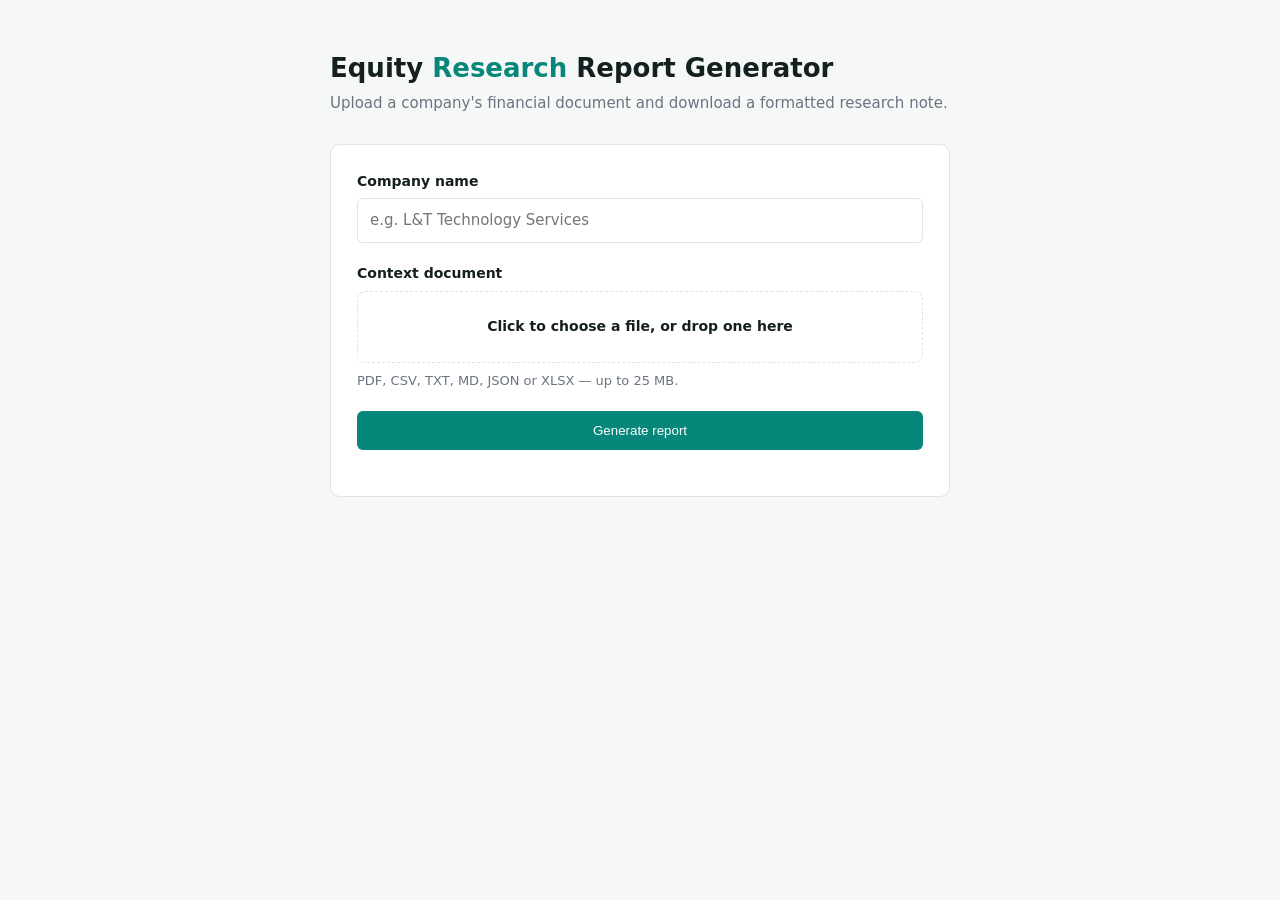
==== app/static/index.html @ 46d0be71 "Equity research report generator Takes a company financial document (PDF/CSV/TXT/XLSX/JSON) and prod" ====
<!doctype html>
<html lang="en">
<head>
<meta charset="utf-8">
<meta name="viewport" content="width=device-width, initial-scale=1">
<title>Equity Research Report Generator</title>
<style>
  :root {
    --teal: #07867a;
    --ink: #14201f;
    --muted: #6b7280;
    --rule: #dfe4e3;
    --bg: #f6f8f7;
  }
  * { box-sizing: border-box; }
  body {
    margin: 0;
    font: 15px/1.55 "Segoe UI", system-ui, -apple-system, sans-serif;
    color: var(--ink);
    background: var(--bg);
    display: flex;
    justify-content: center;
    padding: 48px 20px;
  }
  main { width: 100%; max-width: 620px; }
  h1 { font-size: 26px; margin: 0 0 4px; }
  h1 span { color: var(--teal); }
  .sub { color: var(--muted); margin: 0 0 28px; }
  form {
    background: #fff;
    border: 1px solid var(--rule);
    border-radius: 10px;
    padding: 26px;
  }
  label { display: block; font-weight: 600; margin-bottom: 6px; font-size: 14px; }
  input[type=text] {
    width: 100%;
    padding: 10px 12px;
    border: 1px solid var(--rule);
    border-radius: 6px;
    font: inherit;
    margin-bottom: 20px;
  }
  input[type=text]:focus, .drop:focus-within {
    outline: 2px solid var(--teal);
    outline-offset: 1px;
  }
  .drop {
    border: 1.5px dashed var(--rule);
    border-radius: 8px;
    padding: 24px;
    text-align: center;
    cursor: pointer;
    transition: border-color .15s, background .15s;
    margin-bottom: 8px;
  }
  .drop:hover, .drop.over { border-color: var(--teal); background: #f2faf9; }
  .drop input { display: none; }
  .drop .name { font-weight: 600; color: var(--teal); word-break: break-all; }
  .hint { color: var(--muted); font-size: 13px; margin: 0 0 20px; }
  button {
    width: 100%;
    padding: 12px;
    border: 0;
    border-radius: 6px;
    background: var(--teal);
    color: #fff;
    font: 600 15px/1 inherit;
    cursor: pointer;
  }
  button:disabled { background: #9db8b5; cursor: not-allowed; }
  .status {
    margin-top: 18px;
    padding: 14px 16px;
    border-radius: 8px;
    font-size: 14px;
    display: none;
  }
  .status.show { display: block; }
  .status.work { background: #eef6f5; border: 1px solid #cde5e2; }
  .status.ok   { background: #edf8f1; border: 1px solid #c6e8d4; }
  .status.err  { background: #fdf0ee; border: 1px solid #f3ccc4; }
  .status a {
    display: inline-block;
    margin-top: 10px;
    padding: 9px 16px;
    background: var(--teal);
    color: #fff;
    border-radius: 6px;
    text-decoration: none;
    font-weight: 600;
  }
  .spin {
    width: 14px; height: 14px;
    border: 2px solid #cde5e2;
    border-top-color: var(--teal);
    border-radius: 50%;
    display: inline-block;
    vertical-align: -2px;
    margin-right: 8px;
    animation: spin .8s linear infinite;
  }
  @keyframes spin { to { transform: rotate(360deg); } }
  .banner {
    background: #fff8e6;
    border: 1px solid #f0dfae;
    border-radius: 8px;
    padding: 11px 14px;
    font-size: 13.5px;
    margin-bottom: 18px;
    display: none;
  }
  .banner.show { display: block; }
</style>
</head>
<body>
<main>
  <h1>Equity <span>Research</span> Report Generator</h1>
  <p class="sub">Upload a company's financial document and download a formatted research note.</p>

  <div class="banner" id="banner"></div>

  <form id="form">
    <label for="company">Company name</label>
    <input type="text" id="company" name="company_name" placeholder="e.g. L&amp;T Technology Services" required>

    <label for="file">Context document</label>
    <label class="drop" id="drop" for="file">
      <input type="file" id="file" name="file" required>
      <div id="dropText">Click to choose a file, or drop one here</div>
    </label>
    <p class="hint" id="formats">PDF, CSV, TXT, MD, JSON or XLSX &mdash; up to 25 MB.</p>

    <button type="submit" id="submit">Generate report</button>
    <p class="hint" id="backend"></p>
  </form>

  <div class="status" id="status"></div>
</main>

<script>
const form = document.getElementById('form');
const fileInput = document.getElementById('file');
const drop = document.getElementById('drop');
const dropText = document.getElementById('dropText');
const status = document.getElementById('status');
const submit = document.getElementById('submit');
const banner = document.getElementById('banner');

fetch('/api/health').then(r => r.json()).then(h => {
  document.getElementById('formats').textContent =
    h.supported_formats.join(', ').toUpperCase().replaceAll('.', '') + ' — up to 25 MB.';
  if (!h.llm_configured) {
    banner.textContent = 'No LLM API key is set, so the app is running in offline mode: '
      + 'reports will render with the full layout but every financial field left blank. '
      + 'Add GEMINI_API_KEY to .env and restart for real extraction.';
    banner.classList.add('show');
  } else {
    document.getElementById('backend').textContent = 'Extraction backend: ' + h.llm_backend;
  }
}).catch(() => {});

function showFile() {
  dropText.innerHTML = fileInput.files.length
    ? '<span class="name">' + fileInput.files[0].name + '</span>'
    : 'Click to choose a file, or drop one here';
}
fileInput.addEventListener('change', showFile);

['dragenter', 'dragover'].forEach(e => drop.addEventListener(e, ev => {
  ev.preventDefault(); drop.classList.add('over');
}));
['dragleave', 'drop'].forEach(e => drop.addEventListener(e, ev => {
  ev.preventDefault(); drop.classList.remove('over');
}));
drop.addEventListener('drop', ev => {
  if (ev.dataTransfer.files.length) { fileInput.files = ev.dataTransfer.files; showFile(); }
});

function setStatus(kind, html) {
  status.className = 'status show ' + kind;
  status.innerHTML = html;
}

form.addEventListener('submit', async ev => {
  ev.preventDefault();
  submit.disabled = true;
  setStatus('work', '<span class="spin"></span>Extracting financials and building the PDF — this can take a minute or two on a long filing.');

  try {
    const res = await fetch('/api/generate', { method: 'POST', body: new FormData(form) });
    const body = await res.json();
    if (!res.ok) throw new Error(body.detail || 'Generation failed.');

    const note = body.used_llm
      ? 'Extracted ' + body.chars_extracted.toLocaleString() + ' characters of source text.'
      : '<strong>Offline mode:</strong> layout only, financial fields left blank.';
    setStatus('ok',
      '<div><strong>' + (body.company_name || 'Report') + '</strong>'
      + (body.rating ? ' — rating: <strong>' + body.rating + '</strong>' : '') + '</div>'
      + '<div style="color:#6b7280;margin-top:4px">' + note + '</div>'
      + '<a href="' + body.download_url + '" download>Download PDF</a>');
  } catch (err) {
    setStatus('err', '<strong>Something went wrong.</strong><br>' + err.message);
  } finally {
    submit.disabled = false;
  }
});
</script>
</body>
</html>
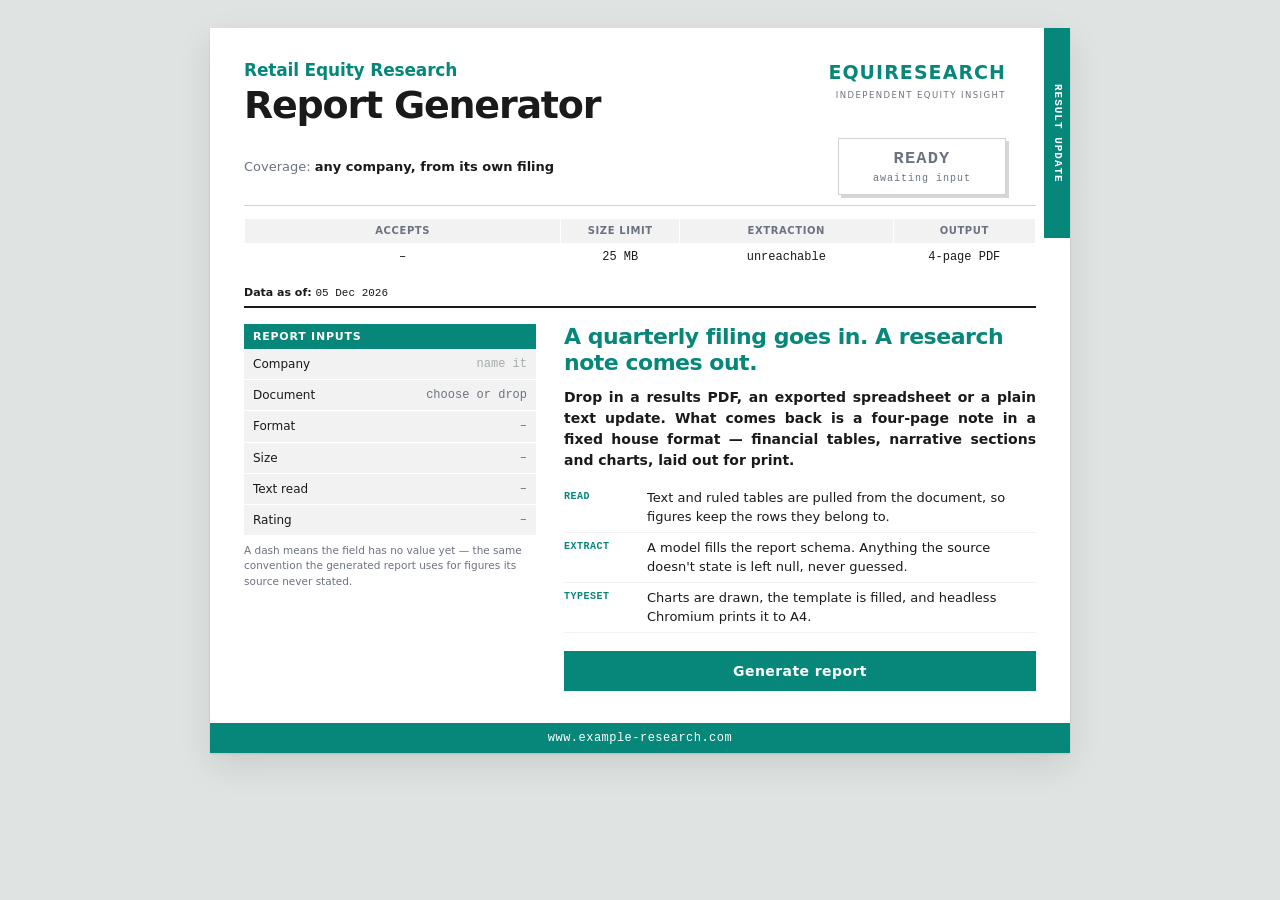
==== commit 619da859: "Redesign the upload UI as the document it produces The old page was a generic centred upload card --" ====
--- a/app/static/index.html
+++ b/app/static/index.html
@@ -5,205 +5,626 @@
 <meta name="viewport" content="width=device-width, initial-scale=1">
 <title>Equity Research Report Generator</title>
 <style>
+  /* The interface is a facsimile of the document it produces: same palette as
+     app/templates/report.css, same structural furniture, and the report's own
+     convention that an unknown value prints as a dash. */
   :root {
     --teal: #07867a;
-    --ink: #14201f;
+    --teal-dark: #066b61;
+    --bar: #00bcb8;
+    --zebra: #f1f2f1;
+    --rule: #cfd4d3;
+    --ink: #1a1a1a;
     --muted: #6b7280;
-    --rule: #dfe4e3;
-    --bg: #f6f8f7;
-  }
+    --down: #ed7d31;
+    --desk: #dfe3e2;
+
+    --sans: "Segoe UI", system-ui, -apple-system, "Helvetica Neue", Arial, sans-serif;
+    --mono: "Cascadia Mono", ui-monospace, "SF Mono", Consolas, "Liberation Mono", monospace;
+  }
+
   * { box-sizing: border-box; }
+
+  html, body { margin: 0; }
+
   body {
-    margin: 0;
-    font: 15px/1.55 "Segoe UI", system-ui, -apple-system, sans-serif;
+    background: var(--desk);
     color: var(--ink);
-    background: var(--bg);
+    font: 400 14px/1.5 var(--sans);
+    padding: 28px 20px 56px;
     display: flex;
     justify-content: center;
-    padding: 48px 20px;
-  }
-  main { width: 100%; max-width: 620px; }
-  h1 { font-size: 26px; margin: 0 0 4px; }
-  h1 span { color: var(--teal); }
-  .sub { color: var(--muted); margin: 0 0 28px; }
-  form {
+  }
+
+  /* ---------- the sheet ---------- */
+
+  .sheet {
+    position: relative;
+    width: 100%;
+    max-width: 860px;
+    background: #fff;
+    box-shadow: 0 1px 2px rgba(0,0,0,.10), 0 12px 32px rgba(0,0,0,.10);
+    padding: 30px 34px 62px;
+  }
+
+  .tab {
+    position: absolute;
+    top: 0; right: 0;
+    width: 26px; height: 210px;
+    background: var(--teal);
+    color: #fff;
+    font: 600 11px/1 var(--mono);
+    letter-spacing: .09em;
+    writing-mode: vertical-rl;
+    display: flex;
+    align-items: center;
+    justify-content: center;
+  }
+
+  .pagefoot {
+    position: absolute;
+    left: 0; right: 0; bottom: 0;
+    height: 30px;
+    background: var(--teal);
+    color: #fff;
+    display: flex;
+    align-items: center;
+    justify-content: center;
+    font: 500 12px/1 var(--mono);
+    letter-spacing: .04em;
+  }
+
+  /* ---------- masthead ---------- */
+
+  .masthead {
+    display: flex;
+    justify-content: space-between;
+    align-items: flex-start;
+    gap: 24px;
+    padding-right: 30px;
+  }
+  .eyebrow {
+    color: var(--teal);
+    font-size: 17px;
+    font-weight: 700;
+    letter-spacing: -.01em;
+  }
+  .masthead h1 {
+    margin: 2px 0 0;
+    font-size: 38px;
+    font-weight: 800;
+    letter-spacing: -.032em;
+    line-height: 1.02;
+  }
+  .wordmark {
+    color: var(--teal);
+    font-size: 19px;
+    font-weight: 800;
+    letter-spacing: .055em;
+    text-align: right;
+  }
+  .wordmark-tag {
+    color: var(--muted);
+    font: 500 8.5px/1 var(--sans);
+    letter-spacing: .17em;
+    text-transform: uppercase;
+    text-align: right;
+    margin-top: 4px;
+  }
+
+  /* ---------- status badge: the rating slot, holding job state ---------- */
+
+  .statusrow {
+    display: flex;
+    justify-content: space-between;
+    align-items: center;
+    gap: 20px;
+    margin-top: 14px;
+    padding: 0 30px 10px 0;
+    border-bottom: 1px solid var(--rule);
+  }
+  .sector { color: var(--muted); font-size: 13px; }
+  .sector strong { color: var(--ink); font-weight: 600; }
+
+  .badge {
+    flex: none;
+    min-width: 168px;
+    padding: 9px 18px;
     background: #fff;
     border: 1px solid var(--rule);
-    border-radius: 10px;
-    padding: 26px;
-  }
-  label { display: block; font-weight: 600; margin-bottom: 6px; font-size: 14px; }
-  input[type=text] {
+    box-shadow: 3px 3px 0 rgba(0,0,0,.16);
+    text-align: center;
+    font: 700 17px/1.25 var(--mono);
+    letter-spacing: .07em;
+    color: var(--muted);
+  }
+  .badge .el {
+    display: block;
+    font-size: 10px;
+    font-weight: 500;
+    letter-spacing: .1em;
+    color: var(--muted);
+    margin-top: 3px;
+  }
+  .badge[data-state="working"] { color: var(--teal); border-color: var(--bar); }
+  .badge[data-state="done"]    { color: var(--teal); border-color: var(--teal); }
+  .badge[data-state="failed"]  { color: var(--down); border-color: var(--down); }
+
+  /* ---------- identity strip ---------- */
+
+  .strip {
     width: 100%;
-    padding: 10px 12px;
-    border: 1px solid var(--rule);
-    border-radius: 6px;
-    font: inherit;
-    margin-bottom: 20px;
-  }
-  input[type=text]:focus, .drop:focus-within {
-    outline: 2px solid var(--teal);
-    outline-offset: 1px;
-  }
-  .drop {
-    border: 1.5px dashed var(--rule);
-    border-radius: 8px;
-    padding: 24px;
+    border-collapse: collapse;
+    margin-top: 12px;
+    table-layout: fixed;
+  }
+  /* The accepted-formats cell carries nine tokens; give it the room so it
+     stays on one line and the strip keeps a single row height. */
+  .strip .c-formats { width: 40%; }
+  .strip .c-limit   { width: 15%; }
+  .strip .c-backend { width: 27%; }
+  .strip .c-output  { width: 18%; }
+  .strip th, .strip td {
+    border: 1.5px solid #fff;
+    background: var(--zebra);
+    padding: 6px 8px;
     text-align: center;
-    cursor: pointer;
-    transition: border-color .15s, background .15s;
-    margin-bottom: 8px;
-  }
-  .drop:hover, .drop.over { border-color: var(--teal); background: #f2faf9; }
-  .drop input { display: none; }
-  .drop .name { font-weight: 600; color: var(--teal); word-break: break-all; }
-  .hint { color: var(--muted); font-size: 13px; margin: 0 0 20px; }
-  button {
-    width: 100%;
-    padding: 12px;
-    border: 0;
-    border-radius: 6px;
+  }
+  .strip th {
+    font: 600 10px/1.2 var(--sans);
+    letter-spacing: .06em;
+    text-transform: uppercase;
+    color: var(--muted);
+  }
+  .strip td {
+    font: 500 12px/1.3 var(--mono);
+    background: #fff;
+    border-top: 0;
+    word-break: break-word;
+  }
+
+  .asof {
+    margin: 12px 0 16px;
+    padding-bottom: 5px;
+    border-bottom: 2px solid var(--ink);
+    font-size: 11px;
+    font-weight: 700;
+  }
+  .asof span { font-family: var(--mono); font-weight: 500; }
+
+  /* ---------- two columns ---------- */
+
+  .cols { display: flex; gap: 28px; align-items: flex-start; }
+  .rail { flex: 0 0 292px; }
+  .main { flex: 1 1 auto; min-width: 0; }
+
+  /* ---------- the rail: Company Data, but the values are inputs ---------- */
+
+  .blockhead {
     background: var(--teal);
     color: #fff;
-    font: 600 15px/1 inherit;
+    font: 700 11px/1 var(--sans);
+    letter-spacing: .07em;
+    text-transform: uppercase;
+    padding: 7px 9px;
+  }
+  .kv { width: 100%; border-collapse: collapse; }
+  .kv tr { border-bottom: 1px solid #fff; }
+  .kv th {
+    width: 40%;
+    background: var(--zebra);
+    text-align: left;
+    font: 400 12px/1.35 var(--sans);
+    padding: 0 9px;
+    color: var(--ink);
+  }
+  .kv td {
+    background: var(--zebra);
+    padding: 0;
+    text-align: right;
+  }
+  .kv .out {
+    display: block;
+    padding: 7px 9px;
+    font: 500 12px/1.35 var(--mono);
+    color: var(--muted);
+  }
+  .kv .out.set { color: var(--ink); }
+
+  .kv input[type=text] {
+    width: 100%;
+    border: 0;
+    background: transparent;
+    padding: 7px 9px;
+    font: 500 12px/1.35 var(--mono);
+    color: var(--ink);
+    text-align: right;
+  }
+  .kv input[type=text]::placeholder { color: #a6adaa; }
+  .kv input[type=text]:focus,
+  .pick:focus-visible,
+  .go:focus-visible,
+  .dl:focus-visible {
+    outline: 2px solid var(--bar);
+    outline-offset: -2px;
+  }
+
+  .pick {
+    display: block;
+    width: 100%;
+    border: 0;
+    background: transparent;
+    padding: 7px 9px;
+    font: 500 12px/1.35 var(--mono);
+    color: var(--teal);
+    text-align: right;
     cursor: pointer;
-  }
-  button:disabled { background: #9db8b5; cursor: not-allowed; }
-  .status {
-    margin-top: 18px;
-    padding: 14px 16px;
-    border-radius: 8px;
-    font-size: 14px;
-    display: none;
-  }
-  .status.show { display: block; }
-  .status.work { background: #eef6f5; border: 1px solid #cde5e2; }
-  .status.ok   { background: #edf8f1; border: 1px solid #c6e8d4; }
-  .status.err  { background: #fdf0ee; border: 1px solid #f3ccc4; }
-  .status a {
-    display: inline-block;
-    margin-top: 10px;
-    padding: 9px 16px;
+    text-decoration: underline;
+    text-underline-offset: 2px;
+  }
+  .pick.empty { color: var(--muted); text-decoration: none; }
+  .rail.over .pick { color: var(--bar); }
+  .rail.over .kv th, .rail.over .kv td { background: #e7f4f3; }
+  .kv input[type=file] { display: none; }
+
+  .railnote {
+    margin: 7px 0 0;
+    font-size: 10.5px;
+    line-height: 1.45;
+    color: var(--muted);
+  }
+
+  /* ---------- main column ---------- */
+
+  .headline {
+    color: var(--teal);
+    font-size: 22px;
+    font-weight: 700;
+    letter-spacing: -.022em;
+    line-height: 1.2;
+    margin: 0 0 10px;
+  }
+  .blurb {
+    margin: 0 0 12px;
+    font-weight: 600;
+    text-align: justify;
+  }
+  .steps { margin: 0 0 18px; padding: 0; list-style: none; }
+  .steps li {
+    display: flex;
+    gap: 9px;
+    padding: 5px 0;
+    border-bottom: 1px solid var(--zebra);
+    font-size: 13px;
+  }
+  .steps b {
+    flex: none;
+    width: 74px;
+    font: 600 10px/1.7 var(--mono);
+    letter-spacing: .05em;
+    text-transform: uppercase;
+    color: var(--teal);
+  }
+
+  .go {
+    width: 100%;
+    border: 0;
     background: var(--teal);
     color: #fff;
-    border-radius: 6px;
+    padding: 13px;
+    font: 700 14px/1 var(--sans);
+    letter-spacing: .03em;
+    cursor: pointer;
+  }
+  .go:hover:not(:disabled) { background: var(--teal-dark); }
+  .go:disabled { background: #a9bfbc; cursor: progress; }
+
+  .msg {
+    display: none;
+    margin-top: 14px;
+    padding: 12px 14px;
+    background: var(--zebra);
+    border-left: 3px solid var(--rule);
+    font-size: 13px;
+  }
+  .msg.show { display: block; }
+  .msg[data-kind="working"] { border-left-color: var(--bar); }
+  .msg[data-kind="done"]    { border-left-color: var(--teal); }
+  .msg[data-kind="failed"]  { border-left-color: var(--down); }
+  .msg h3 { margin: 0 0 4px; font-size: 13px; font-weight: 700; }
+  .msg p  { margin: 0; color: var(--muted); font-size: 12.5px; }
+
+  .dl {
+    display: inline-block;
+    margin-top: 11px;
+    padding: 10px 20px;
+    background: var(--teal);
+    color: #fff;
     text-decoration: none;
-    font-weight: 600;
-  }
-  .spin {
-    width: 14px; height: 14px;
-    border: 2px solid #cde5e2;
-    border-top-color: var(--teal);
-    border-radius: 50%;
-    display: inline-block;
-    vertical-align: -2px;
-    margin-right: 8px;
-    animation: spin .8s linear infinite;
-  }
-  @keyframes spin { to { transform: rotate(360deg); } }
-  .banner {
-    background: #fff8e6;
-    border: 1px solid #f0dfae;
-    border-radius: 8px;
-    padding: 11px 14px;
-    font-size: 13.5px;
-    margin-bottom: 18px;
+    font: 700 13px/1 var(--sans);
+    letter-spacing: .03em;
+  }
+  .dl:hover { background: var(--teal-dark); }
+
+  .notice {
     display: none;
-  }
-  .banner.show { display: block; }
+    margin: 0 0 14px;
+    padding: 10px 13px;
+    background: #fdf4ec;
+    border-left: 3px solid var(--down);
+    font-size: 12.5px;
+    line-height: 1.5;
+  }
+  .notice.show { display: block; }
+
+  /* On completion the rail fills the way a note gets typeset: row by row. */
+  @keyframes ink { from { opacity: 0; transform: translateY(-2px); } }
+  .kv .out.filling { animation: ink .32s ease-out both; }
+
+  @media (prefers-reduced-motion: reduce) {
+    .kv .out.filling { animation: none; }
+    .go, .dl { transition: none; }
+  }
+
+  @media (max-width: 760px) {
+    body { padding: 0; }
+    .sheet { padding: 24px 20px 56px; box-shadow: none; }
+    .tab { display: none; }
+    /* The masthead is a two-up row on paper; at phone width the wordmark has
+       nowhere to go, so stack it as a letterhead above the title. */
+    .masthead {
+      padding-right: 0;
+      flex-direction: column-reverse;
+      align-items: flex-start;
+      gap: 12px;
+    }
+    .masthead h1 { font-size: 30px; }
+    .wordmark, .wordmark-tag { text-align: left; }
+    .wordmark { font-size: 17px; }
+    .statusrow { flex-direction: column; align-items: stretch; padding-right: 0; }
+    .badge { min-width: 0; }
+    .cols { flex-direction: column; gap: 22px; }
+    .rail { flex: 1 1 auto; width: 100%; }
+    .strip th { font-size: 9px; }
+    .strip td { font-size: 11px; }
+  }
 </style>
 </head>
 <body>
-<main>
-  <h1>Equity <span>Research</span> Report Generator</h1>
-  <p class="sub">Upload a company's financial document and download a formatted research note.</p>
-
-  <div class="banner" id="banner"></div>
+
+<div class="sheet">
+  <div class="tab">RESULT UPDATE</div>
+
+  <header class="masthead">
+    <div>
+      <div class="eyebrow">Retail Equity Research</div>
+      <h1>Report Generator</h1>
+    </div>
+    <div>
+      <div class="wordmark">EQUIRESEARCH</div>
+      <div class="wordmark-tag">Independent Equity Insight</div>
+    </div>
+  </header>
+
+  <div class="statusrow">
+    <div class="sector">Coverage: <strong>any company, from its own filing</strong></div>
+    <div class="badge" id="badge" data-state="ready" role="status" aria-live="polite">
+      READY<span class="el" id="elapsed">awaiting input</span>
+    </div>
+  </div>
+
+  <table class="strip">
+    <tr>
+      <th scope="col" class="c-formats">Accepts</th>
+      <th scope="col" class="c-limit">Size limit</th>
+      <th scope="col" class="c-backend">Extraction</th>
+      <th scope="col" class="c-output">Output</th>
+    </tr>
+    <tr>
+      <td id="m-formats">&ndash;</td>
+      <td>25 MB</td>
+      <td id="m-backend">&ndash;</td>
+      <td>4-page PDF</td>
+    </tr>
+  </table>
+
+  <div class="asof">Data as of: <span id="today">&ndash;</span></div>
+
+  <p class="notice" id="notice"></p>
 
   <form id="form">
-    <label for="company">Company name</label>
-    <input type="text" id="company" name="company_name" placeholder="e.g. L&amp;T Technology Services" required>
-
-    <label for="file">Context document</label>
-    <label class="drop" id="drop" for="file">
-      <input type="file" id="file" name="file" required>
-      <div id="dropText">Click to choose a file, or drop one here</div>
-    </label>
-    <p class="hint" id="formats">PDF, CSV, TXT, MD, JSON or XLSX &mdash; up to 25 MB.</p>
-
-    <button type="submit" id="submit">Generate report</button>
-    <p class="hint" id="backend"></p>
+    <div class="cols">
+      <aside class="rail" id="rail">
+        <div class="blockhead">Report Inputs</div>
+        <table class="kv">
+          <tr>
+            <th><label for="company">Company</label></th>
+            <td><input type="text" id="company" name="company_name"
+                       placeholder="name it" autocomplete="organization" required></td>
+          </tr>
+          <tr>
+            <th><label for="file">Document</label></th>
+            <td>
+              <input type="file" id="file" name="file" required>
+              <button type="button" class="pick empty" id="pick">choose or drop</button>
+            </td>
+          </tr>
+          <tr><th>Format</th><td><span class="out" id="r-format">&ndash;</span></td></tr>
+          <tr><th>Size</th><td><span class="out" id="r-size">&ndash;</span></td></tr>
+          <tr><th>Text read</th><td><span class="out" id="r-chars">&ndash;</span></td></tr>
+          <tr><th>Rating</th><td><span class="out" id="r-rating">&ndash;</span></td></tr>
+        </table>
+        <p class="railnote">A dash means the field has no value yet &mdash; the same
+          convention the generated report uses for figures its source never stated.</p>
+      </aside>
+
+      <main class="main">
+        <h2 class="headline">A quarterly filing goes in. A research note comes out.</h2>
+        <p class="blurb">Drop in a results PDF, an exported spreadsheet or a plain
+          text update. What comes back is a four-page note in a fixed house
+          format &mdash; financial tables, narrative sections and charts, laid
+          out for print.</p>
+
+        <ul class="steps">
+          <li><b>Read</b><span>Text and ruled tables are pulled from the document, so figures keep the rows they belong to.</span></li>
+          <li><b>Extract</b><span>A model fills the report schema. Anything the source doesn't state is left null, never guessed.</span></li>
+          <li><b>Typeset</b><span>Charts are drawn, the template is filled, and headless Chromium prints it to A4.</span></li>
+        </ul>
+
+        <button type="submit" class="go" id="go">Generate report</button>
+
+        <div class="msg" id="msg" data-kind="working"></div>
+      </main>
+    </div>
   </form>
 
-  <div class="status" id="status"></div>
-</main>
+  <footer class="pagefoot">www.example-research.com</footer>
+</div>
 
 <script>
-const form = document.getElementById('form');
-const fileInput = document.getElementById('file');
-const drop = document.getElementById('drop');
-const dropText = document.getElementById('dropText');
-const status = document.getElementById('status');
-const submit = document.getElementById('submit');
-const banner = document.getElementById('banner');
+const $ = id => document.getElementById(id);
+const form = $('form'), fileInput = $('file'), rail = $('rail'), pick = $('pick');
+const badge = $('badge'), elapsed = $('elapsed'), msg = $('msg'), go = $('go');
+
+const DASH = '–';
+let timer = null;
+
+$('today').textContent = new Date().toLocaleDateString('en-GB', {
+  day: '2-digit', month: 'short', year: 'numeric'
+});
+
+/* ---- state lives in the rating badge ---- */
+
+function setState(state, label, sub) {
+  badge.dataset.state = state;
+  badge.firstChild.textContent = label;
+  elapsed.textContent = sub;
+}
+
+function setMessage(kind, title, body, extra) {
+  msg.dataset.kind = kind;
+  msg.innerHTML = '<h3></h3><p></p>';
+  msg.querySelector('h3').textContent = title;
+  msg.querySelector('p').textContent = body;
+  if (extra) msg.appendChild(extra);
+  msg.classList.add('show');
+}
+
+/* Fields fill in one at a time, the way a note gets typeset. */
+function fill(id, value, order) {
+  const el = $(id);
+  const has = value !== null && value !== undefined && value !== '';
+  el.textContent = has ? value : DASH;
+  el.classList.toggle('set', has);
+  if (has) {
+    el.classList.remove('filling');
+    void el.offsetWidth;
+    el.style.animationDelay = (order || 0) * 90 + 'ms';
+    el.classList.add('filling');
+  }
+}
+
+function reset(...ids) {
+  ids.forEach(id => { $(id).textContent = DASH; $(id).classList.remove('set', 'filling'); });
+}
+
+/* ---- environment ---- */
 
 fetch('/api/health').then(r => r.json()).then(h => {
-  document.getElementById('formats').textContent =
-    h.supported_formats.join(', ').toUpperCase().replaceAll('.', '') + ' — up to 25 MB.';
+  $('m-formats').textContent =
+    h.supported_formats.map(f => f.replace('.', '').toUpperCase()).join('  ');
+  $('m-backend').textContent = h.llm_configured ? h.llm_backend : 'offline';
   if (!h.llm_configured) {
-    banner.textContent = 'No LLM API key is set, so the app is running in offline mode: '
-      + 'reports will render with the full layout but every financial field left blank. '
-      + 'Add GEMINI_API_KEY to .env and restart for real extraction.';
-    banner.classList.add('show');
-  } else {
-    document.getElementById('backend').textContent = 'Extraction backend: ' + h.llm_backend;
-  }
-}).catch(() => {});
+    const n = $('notice');
+    n.textContent = 'No LLM API key is set. Reports will still render with the full '
+      + 'layout, but every financial field will be blank. Add GEMINI_API_KEY to .env '
+      + 'and restart to extract for real.';
+    n.classList.add('show');
+  }
+}).catch(() => { $('m-backend').textContent = 'unreachable'; });
+
+/* ---- file selection ---- */
+
+function bytes(n) {
+  if (n < 1024) return n + ' B';
+  if (n < 1048576) return (n / 1024).toFixed(0) + ' KB';
+  return (n / 1048576).toFixed(1) + ' MB';
+}
 
 function showFile() {
-  dropText.innerHTML = fileInput.files.length
-    ? '<span class="name">' + fileInput.files[0].name + '</span>'
-    : 'Click to choose a file, or drop one here';
+  const f = fileInput.files[0];
+  if (!f) {
+    pick.textContent = 'choose or drop';
+    pick.classList.add('empty');
+    reset('r-format', 'r-size');
+    return;
+  }
+  pick.textContent = f.name;
+  pick.classList.remove('empty');
+  fill('r-format', (f.name.split('.').pop() || '?').toUpperCase(), 0);
+  fill('r-size', bytes(f.size), 1);
 }
+
+pick.addEventListener('click', () => fileInput.click());
 fileInput.addEventListener('change', showFile);
 
-['dragenter', 'dragover'].forEach(e => drop.addEventListener(e, ev => {
-  ev.preventDefault(); drop.classList.add('over');
-}));
-['dragleave', 'drop'].forEach(e => drop.addEventListener(e, ev => {
-  ev.preventDefault(); drop.classList.remove('over');
-}));
-drop.addEventListener('drop', ev => {
+['dragenter', 'dragover'].forEach(e =>
+  rail.addEventListener(e, ev => { ev.preventDefault(); rail.classList.add('over'); }));
+['dragleave', 'drop'].forEach(e =>
+  rail.addEventListener(e, ev => { ev.preventDefault(); rail.classList.remove('over'); }));
+rail.addEventListener('drop', ev => {
   if (ev.dataTransfer.files.length) { fileInput.files = ev.dataTransfer.files; showFile(); }
 });
 
-function setStatus(kind, html) {
-  status.className = 'status show ' + kind;
-  status.innerHTML = html;
-}
+/* ---- generate ---- */
 
 form.addEventListener('submit', async ev => {
   ev.preventDefault();
-  submit.disabled = true;
-  setStatus('work', '<span class="spin"></span>Extracting financials and building the PDF — this can take a minute or two on a long filing.');
+  go.disabled = true;
+  reset('r-chars', 'r-rating');
+
+  // The server reports no intermediate progress, so the only honest live
+  // signal is how long it has actually been running.
+  const t0 = Date.now();
+  setState('working', 'WORKING', '0s elapsed');
+  timer = setInterval(() => {
+    elapsed.textContent = Math.round((Date.now() - t0) / 1000) + 's elapsed';
+  }, 1000);
+
+  setMessage('working', 'Reading the document',
+    'Extraction and typesetting run in one pass. A long filing can take a minute or two.');
 
   try {
     const res = await fetch('/api/generate', { method: 'POST', body: new FormData(form) });
     const body = await res.json();
     if (!res.ok) throw new Error(body.detail || 'Generation failed.');
 
-    const note = body.used_llm
-      ? 'Extracted ' + body.chars_extracted.toLocaleString() + ' characters of source text.'
-      : '<strong>Offline mode:</strong> layout only, financial fields left blank.';
-    setStatus('ok',
-      '<div><strong>' + (body.company_name || 'Report') + '</strong>'
-      + (body.rating ? ' — rating: <strong>' + body.rating + '</strong>' : '') + '</div>'
-      + '<div style="color:#6b7280;margin-top:4px">' + note + '</div>'
-      + '<a href="' + body.download_url + '" download>Download PDF</a>');
+    clearInterval(timer);
+    const secs = Math.round((Date.now() - t0) / 1000);
+    setState('done', 'COMPLETE', secs + 's');
+
+    fill('r-chars', body.chars_extracted.toLocaleString() + ' chars', 0);
+    fill('r-rating', body.rating, 1);
+
+    const link = document.createElement('a');
+    link.className = 'dl';
+    link.href = body.download_url;
+    link.download = '';
+    link.textContent = 'Download PDF';
+
+    setMessage('done',
+      (body.company_name || 'Report') + ' — 4 pages',
+      body.used_llm
+        ? 'Figures were extracted from your document. Fields the source never stated are printed as dashes.'
+        : 'Offline mode: the layout rendered, but no figures were extracted.',
+      link);
+    link.focus();
   } catch (err) {
-    setStatus('err', '<strong>Something went wrong.</strong><br>' + err.message);
+    clearInterval(timer);
+    setState('failed', 'FAILED', 'not generated');
+    setMessage('failed', 'The report was not generated.', err.message);
   } finally {
-    submit.disabled = false;
+    go.disabled = false;
   }
 });
 </script>
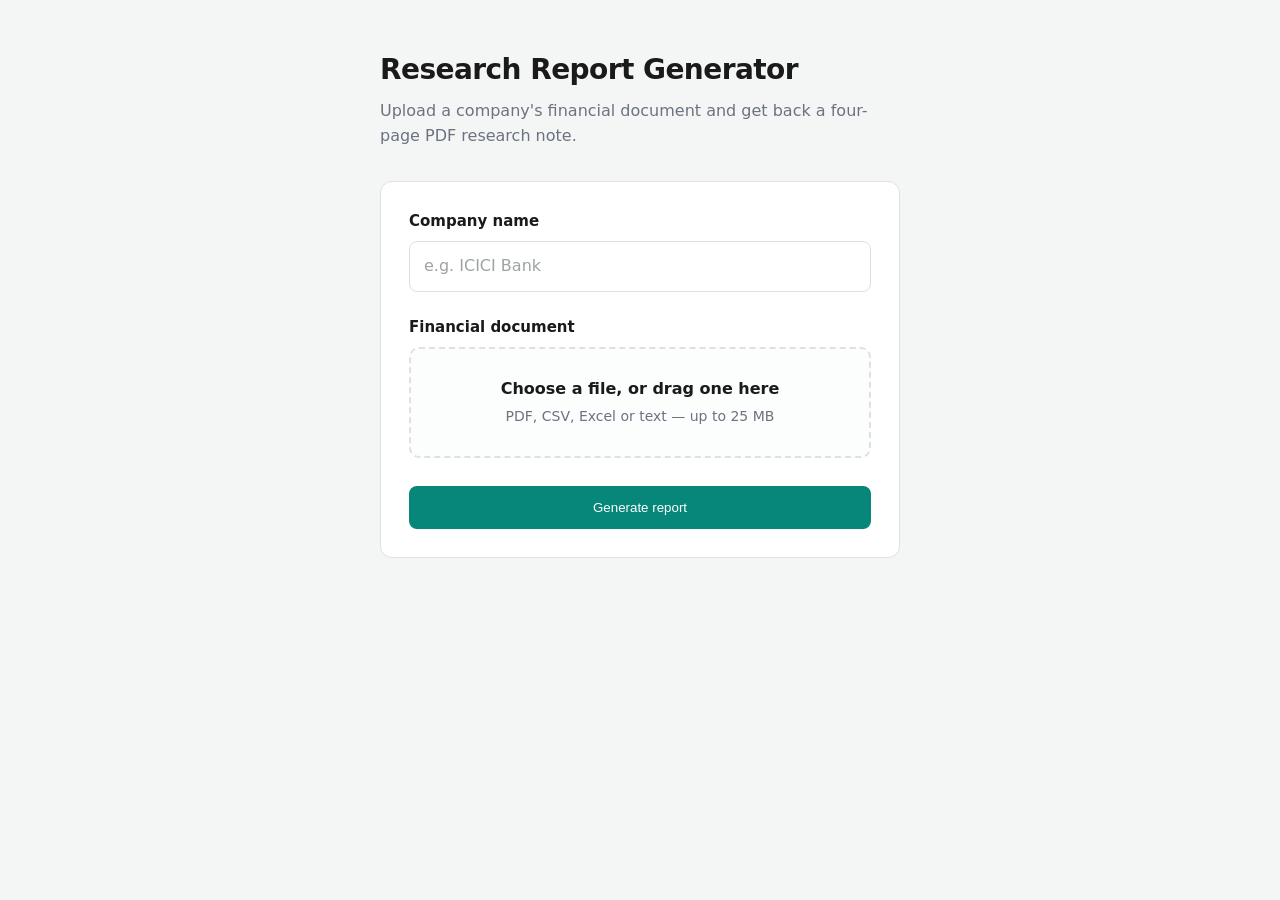
==== commit 68400e7e: "Simplify the upload UI The previous version styled the page as a facsimile of the research note it p" ====
--- a/app/static/index.html
+++ b/app/static/index.html
@@ -3,628 +3,301 @@
 <head>
 <meta charset="utf-8">
 <meta name="viewport" content="width=device-width, initial-scale=1">
-<title>Equity Research Report Generator</title>
+<title>Research Report Generator</title>
 <style>
-  /* The interface is a facsimile of the document it produces: same palette as
-     app/templates/report.css, same structural furniture, and the report's own
-     convention that an unknown value prints as a dash. */
   :root {
     --teal: #07867a;
     --teal-dark: #066b61;
-    --bar: #00bcb8;
-    --zebra: #f1f2f1;
-    --rule: #cfd4d3;
     --ink: #1a1a1a;
     --muted: #6b7280;
-    --down: #ed7d31;
-    --desk: #dfe3e2;
-
-    --sans: "Segoe UI", system-ui, -apple-system, "Helvetica Neue", Arial, sans-serif;
-    --mono: "Cascadia Mono", ui-monospace, "SF Mono", Consolas, "Liberation Mono", monospace;
+    --rule: #dde2e1;
+    --bg: #f4f6f5;
+    --err: #c2410c;
   }
 
   * { box-sizing: border-box; }
 
-  html, body { margin: 0; }
-
   body {
-    background: var(--desk);
+    margin: 0;
+    padding: 48px 20px 80px;
+    background: var(--bg);
     color: var(--ink);
-    font: 400 14px/1.5 var(--sans);
-    padding: 28px 20px 56px;
-    display: flex;
-    justify-content: center;
-  }
-
-  /* ---------- the sheet ---------- */
-
-  .sheet {
-    position: relative;
+    font: 400 16px/1.55 "Segoe UI", system-ui, -apple-system, "Helvetica Neue", Arial, sans-serif;
+  }
+
+  .wrap { width: 100%; max-width: 520px; margin: 0 auto; }
+
+  h1 {
+    margin: 0 0 8px;
+    font-size: 28px;
+    font-weight: 700;
+    letter-spacing: -.02em;
+  }
+  .lede {
+    margin: 0 0 32px;
+    color: var(--muted);
+    font-size: 16px;
+  }
+
+  .card {
+    background: #fff;
+    border: 1px solid var(--rule);
+    border-radius: 12px;
+    padding: 28px;
+  }
+
+  label {
+    display: block;
+    margin-bottom: 8px;
+    font-size: 15px;
+    font-weight: 600;
+  }
+
+  input[type=text] {
     width: 100%;
-    max-width: 860px;
+    padding: 12px 14px;
+    border: 1px solid var(--rule);
+    border-radius: 8px;
+    font: inherit;
+    color: var(--ink);
     background: #fff;
-    box-shadow: 0 1px 2px rgba(0,0,0,.10), 0 12px 32px rgba(0,0,0,.10);
-    padding: 30px 34px 62px;
-  }
-
-  .tab {
-    position: absolute;
-    top: 0; right: 0;
-    width: 26px; height: 210px;
+  }
+  input[type=text]::placeholder { color: #9ca3a1; }
+
+  .field { margin-bottom: 24px; }
+
+  /* file picker */
+  .drop {
+    display: block;
+    width: 100%;
+    padding: 28px 20px;
+    border: 2px dashed var(--rule);
+    border-radius: 10px;
+    background: #fcfdfd;
+    text-align: center;
+    cursor: pointer;
+    font: inherit;
+    color: var(--ink);
+  }
+  .drop:hover, .drop.over { border-color: var(--teal); background: #f2faf9; }
+  .drop input { display: none; }
+  .drop .big { display: block; font-weight: 600; margin-bottom: 4px; }
+  .drop .small { display: block; color: var(--muted); font-size: 14px; }
+  .drop .file { color: var(--teal); word-break: break-all; }
+
+  button.go {
+    width: 100%;
+    margin-top: 4px;
+    padding: 14px;
+    border: 0;
+    border-radius: 8px;
     background: var(--teal);
     color: #fff;
-    font: 600 11px/1 var(--mono);
-    letter-spacing: .09em;
-    writing-mode: vertical-rl;
-    display: flex;
-    align-items: center;
-    justify-content: center;
-  }
-
-  .pagefoot {
-    position: absolute;
-    left: 0; right: 0; bottom: 0;
-    height: 30px;
+    font: 600 16px/1 inherit;
+    cursor: pointer;
+  }
+  button.go:hover:not(:disabled) { background: var(--teal-dark); }
+  button.go:disabled { background: #a9c1be; cursor: default; }
+
+  /* focus, visible for keyboard users */
+  input[type=text]:focus-visible,
+  .drop:focus-visible,
+  button.go:focus-visible,
+  .download:focus-visible {
+    outline: 3px solid #7fd3cc;
+    outline-offset: 2px;
+  }
+
+  /* result */
+  .result {
+    display: none;
+    margin-top: 20px;
+    padding: 20px;
+    border: 1px solid var(--rule);
+    border-radius: 10px;
+    background: #fff;
+    text-align: center;
+  }
+  .result.show { display: block; }
+  .result h2 { margin: 0 0 6px; font-size: 17px; font-weight: 700; }
+  .result p  { margin: 0; color: var(--muted); font-size: 14.5px; }
+  .result.error h2 { color: var(--err); }
+
+  .download {
+    display: inline-block;
+    margin-top: 16px;
+    padding: 12px 26px;
     background: var(--teal);
     color: #fff;
-    display: flex;
-    align-items: center;
-    justify-content: center;
-    font: 500 12px/1 var(--mono);
-    letter-spacing: .04em;
-  }
-
-  /* ---------- masthead ---------- */
-
-  .masthead {
-    display: flex;
-    justify-content: space-between;
-    align-items: flex-start;
-    gap: 24px;
-    padding-right: 30px;
-  }
-  .eyebrow {
-    color: var(--teal);
-    font-size: 17px;
-    font-weight: 700;
-    letter-spacing: -.01em;
-  }
-  .masthead h1 {
-    margin: 2px 0 0;
-    font-size: 38px;
-    font-weight: 800;
-    letter-spacing: -.032em;
-    line-height: 1.02;
-  }
-  .wordmark {
-    color: var(--teal);
-    font-size: 19px;
-    font-weight: 800;
-    letter-spacing: .055em;
-    text-align: right;
-  }
-  .wordmark-tag {
-    color: var(--muted);
-    font: 500 8.5px/1 var(--sans);
-    letter-spacing: .17em;
-    text-transform: uppercase;
-    text-align: right;
-    margin-top: 4px;
-  }
-
-  /* ---------- status badge: the rating slot, holding job state ---------- */
-
-  .statusrow {
-    display: flex;
-    justify-content: space-between;
-    align-items: center;
-    gap: 20px;
-    margin-top: 14px;
-    padding: 0 30px 10px 0;
-    border-bottom: 1px solid var(--rule);
-  }
-  .sector { color: var(--muted); font-size: 13px; }
-  .sector strong { color: var(--ink); font-weight: 600; }
-
-  .badge {
-    flex: none;
-    min-width: 168px;
-    padding: 9px 18px;
-    background: #fff;
-    border: 1px solid var(--rule);
-    box-shadow: 3px 3px 0 rgba(0,0,0,.16);
-    text-align: center;
-    font: 700 17px/1.25 var(--mono);
-    letter-spacing: .07em;
-    color: var(--muted);
-  }
-  .badge .el {
-    display: block;
-    font-size: 10px;
-    font-weight: 500;
-    letter-spacing: .1em;
-    color: var(--muted);
-    margin-top: 3px;
-  }
-  .badge[data-state="working"] { color: var(--teal); border-color: var(--bar); }
-  .badge[data-state="done"]    { color: var(--teal); border-color: var(--teal); }
-  .badge[data-state="failed"]  { color: var(--down); border-color: var(--down); }
-
-  /* ---------- identity strip ---------- */
-
-  .strip {
-    width: 100%;
-    border-collapse: collapse;
-    margin-top: 12px;
-    table-layout: fixed;
-  }
-  /* The accepted-formats cell carries nine tokens; give it the room so it
-     stays on one line and the strip keeps a single row height. */
-  .strip .c-formats { width: 40%; }
-  .strip .c-limit   { width: 15%; }
-  .strip .c-backend { width: 27%; }
-  .strip .c-output  { width: 18%; }
-  .strip th, .strip td {
-    border: 1.5px solid #fff;
-    background: var(--zebra);
-    padding: 6px 8px;
-    text-align: center;
-  }
-  .strip th {
-    font: 600 10px/1.2 var(--sans);
-    letter-spacing: .06em;
-    text-transform: uppercase;
-    color: var(--muted);
-  }
-  .strip td {
-    font: 500 12px/1.3 var(--mono);
-    background: #fff;
-    border-top: 0;
-    word-break: break-word;
-  }
-
-  .asof {
-    margin: 12px 0 16px;
-    padding-bottom: 5px;
-    border-bottom: 2px solid var(--ink);
-    font-size: 11px;
-    font-weight: 700;
-  }
-  .asof span { font-family: var(--mono); font-weight: 500; }
-
-  /* ---------- two columns ---------- */
-
-  .cols { display: flex; gap: 28px; align-items: flex-start; }
-  .rail { flex: 0 0 292px; }
-  .main { flex: 1 1 auto; min-width: 0; }
-
-  /* ---------- the rail: Company Data, but the values are inputs ---------- */
-
-  .blockhead {
-    background: var(--teal);
-    color: #fff;
-    font: 700 11px/1 var(--sans);
-    letter-spacing: .07em;
-    text-transform: uppercase;
-    padding: 7px 9px;
-  }
-  .kv { width: 100%; border-collapse: collapse; }
-  .kv tr { border-bottom: 1px solid #fff; }
-  .kv th {
-    width: 40%;
-    background: var(--zebra);
-    text-align: left;
-    font: 400 12px/1.35 var(--sans);
-    padding: 0 9px;
-    color: var(--ink);
-  }
-  .kv td {
-    background: var(--zebra);
-    padding: 0;
-    text-align: right;
-  }
-  .kv .out {
-    display: block;
-    padding: 7px 9px;
-    font: 500 12px/1.35 var(--mono);
-    color: var(--muted);
-  }
-  .kv .out.set { color: var(--ink); }
-
-  .kv input[type=text] {
-    width: 100%;
-    border: 0;
-    background: transparent;
-    padding: 7px 9px;
-    font: 500 12px/1.35 var(--mono);
-    color: var(--ink);
-    text-align: right;
-  }
-  .kv input[type=text]::placeholder { color: #a6adaa; }
-  .kv input[type=text]:focus,
-  .pick:focus-visible,
-  .go:focus-visible,
-  .dl:focus-visible {
-    outline: 2px solid var(--bar);
-    outline-offset: -2px;
-  }
-
-  .pick {
-    display: block;
-    width: 100%;
-    border: 0;
-    background: transparent;
-    padding: 7px 9px;
-    font: 500 12px/1.35 var(--mono);
-    color: var(--teal);
-    text-align: right;
-    cursor: pointer;
-    text-decoration: underline;
-    text-underline-offset: 2px;
-  }
-  .pick.empty { color: var(--muted); text-decoration: none; }
-  .rail.over .pick { color: var(--bar); }
-  .rail.over .kv th, .rail.over .kv td { background: #e7f4f3; }
-  .kv input[type=file] { display: none; }
-
-  .railnote {
-    margin: 7px 0 0;
-    font-size: 10.5px;
-    line-height: 1.45;
-    color: var(--muted);
-  }
-
-  /* ---------- main column ---------- */
-
-  .headline {
-    color: var(--teal);
-    font-size: 22px;
-    font-weight: 700;
-    letter-spacing: -.022em;
-    line-height: 1.2;
-    margin: 0 0 10px;
-  }
-  .blurb {
-    margin: 0 0 12px;
+    border-radius: 8px;
+    text-decoration: none;
     font-weight: 600;
-    text-align: justify;
-  }
-  .steps { margin: 0 0 18px; padding: 0; list-style: none; }
-  .steps li {
-    display: flex;
-    gap: 9px;
-    padding: 5px 0;
-    border-bottom: 1px solid var(--zebra);
-    font-size: 13px;
-  }
-  .steps b {
-    flex: none;
-    width: 74px;
-    font: 600 10px/1.7 var(--mono);
-    letter-spacing: .05em;
-    text-transform: uppercase;
-    color: var(--teal);
-  }
-
-  .go {
-    width: 100%;
-    border: 0;
-    background: var(--teal);
-    color: #fff;
-    padding: 13px;
-    font: 700 14px/1 var(--sans);
-    letter-spacing: .03em;
-    cursor: pointer;
-  }
-  .go:hover:not(:disabled) { background: var(--teal-dark); }
-  .go:disabled { background: #a9bfbc; cursor: progress; }
-
-  .msg {
-    display: none;
-    margin-top: 14px;
-    padding: 12px 14px;
-    background: var(--zebra);
-    border-left: 3px solid var(--rule);
-    font-size: 13px;
-  }
-  .msg.show { display: block; }
-  .msg[data-kind="working"] { border-left-color: var(--bar); }
-  .msg[data-kind="done"]    { border-left-color: var(--teal); }
-  .msg[data-kind="failed"]  { border-left-color: var(--down); }
-  .msg h3 { margin: 0 0 4px; font-size: 13px; font-weight: 700; }
-  .msg p  { margin: 0; color: var(--muted); font-size: 12.5px; }
-
-  .dl {
-    display: inline-block;
-    margin-top: 11px;
-    padding: 10px 20px;
-    background: var(--teal);
-    color: #fff;
-    text-decoration: none;
-    font: 700 13px/1 var(--sans);
-    letter-spacing: .03em;
-  }
-  .dl:hover { background: var(--teal-dark); }
+  }
+  .download:hover { background: var(--teal-dark); }
+
+  .spinner {
+    width: 18px; height: 18px;
+    margin: 0 auto 10px;
+    border: 2px solid #d7e7e5;
+    border-top-color: var(--teal);
+    border-radius: 50%;
+    animation: spin .8s linear infinite;
+  }
+  @keyframes spin { to { transform: rotate(360deg); } }
 
   .notice {
     display: none;
-    margin: 0 0 14px;
-    padding: 10px 13px;
-    background: #fdf4ec;
-    border-left: 3px solid var(--down);
-    font-size: 12.5px;
+    margin-bottom: 20px;
+    padding: 14px 16px;
+    border: 1px solid #f0dfae;
+    border-radius: 8px;
+    background: #fffaee;
+    font-size: 14.5px;
     line-height: 1.5;
   }
   .notice.show { display: block; }
 
-  /* On completion the rail fills the way a note gets typeset: row by row. */
-  @keyframes ink { from { opacity: 0; transform: translateY(-2px); } }
-  .kv .out.filling { animation: ink .32s ease-out both; }
-
   @media (prefers-reduced-motion: reduce) {
-    .kv .out.filling { animation: none; }
-    .go, .dl { transition: none; }
-  }
-
-  @media (max-width: 760px) {
-    body { padding: 0; }
-    .sheet { padding: 24px 20px 56px; box-shadow: none; }
-    .tab { display: none; }
-    /* The masthead is a two-up row on paper; at phone width the wordmark has
-       nowhere to go, so stack it as a letterhead above the title. */
-    .masthead {
-      padding-right: 0;
-      flex-direction: column-reverse;
-      align-items: flex-start;
-      gap: 12px;
-    }
-    .masthead h1 { font-size: 30px; }
-    .wordmark, .wordmark-tag { text-align: left; }
-    .wordmark { font-size: 17px; }
-    .statusrow { flex-direction: column; align-items: stretch; padding-right: 0; }
-    .badge { min-width: 0; }
-    .cols { flex-direction: column; gap: 22px; }
-    .rail { flex: 1 1 auto; width: 100%; }
-    .strip th { font-size: 9px; }
-    .strip td { font-size: 11px; }
+    .spinner { animation: none; border-top-color: #d7e7e5; }
+  }
+
+  @media (max-width: 560px) {
+    body { padding: 28px 16px 60px; }
+    .card { padding: 22px 18px; }
+    h1 { font-size: 24px; }
   }
 </style>
 </head>
 <body>
 
-<div class="sheet">
-  <div class="tab">RESULT UPDATE</div>
-
-  <header class="masthead">
-    <div>
-      <div class="eyebrow">Retail Equity Research</div>
-      <h1>Report Generator</h1>
+<div class="wrap">
+
+  <h1>Research Report Generator</h1>
+  <p class="lede">Upload a company's financial document and get back a four-page
+    PDF research note.</p>
+
+  <p class="notice" id="notice"></p>
+
+  <form class="card" id="form">
+
+    <div class="field">
+      <label for="company">Company name</label>
+      <input type="text" id="company" name="company_name"
+             placeholder="e.g. ICICI Bank" autocomplete="organization" required>
     </div>
-    <div>
-      <div class="wordmark">EQUIRESEARCH</div>
-      <div class="wordmark-tag">Independent Equity Insight</div>
+
+    <div class="field">
+      <label for="file">Financial document</label>
+      <label class="drop" id="drop" for="file" tabindex="0">
+        <input type="file" id="file" name="file" required>
+        <span class="big" id="dropTitle">Choose a file, or drag one here</span>
+        <span class="small" id="dropHint">PDF, CSV, Excel or text &mdash; up to 25 MB</span>
+      </label>
     </div>
-  </header>
-
-  <div class="statusrow">
-    <div class="sector">Coverage: <strong>any company, from its own filing</strong></div>
-    <div class="badge" id="badge" data-state="ready" role="status" aria-live="polite">
-      READY<span class="el" id="elapsed">awaiting input</span>
-    </div>
-  </div>
-
-  <table class="strip">
-    <tr>
-      <th scope="col" class="c-formats">Accepts</th>
-      <th scope="col" class="c-limit">Size limit</th>
-      <th scope="col" class="c-backend">Extraction</th>
-      <th scope="col" class="c-output">Output</th>
-    </tr>
-    <tr>
-      <td id="m-formats">&ndash;</td>
-      <td>25 MB</td>
-      <td id="m-backend">&ndash;</td>
-      <td>4-page PDF</td>
-    </tr>
-  </table>
-
-  <div class="asof">Data as of: <span id="today">&ndash;</span></div>
-
-  <p class="notice" id="notice"></p>
-
-  <form id="form">
-    <div class="cols">
-      <aside class="rail" id="rail">
-        <div class="blockhead">Report Inputs</div>
-        <table class="kv">
-          <tr>
-            <th><label for="company">Company</label></th>
-            <td><input type="text" id="company" name="company_name"
-                       placeholder="name it" autocomplete="organization" required></td>
-          </tr>
-          <tr>
-            <th><label for="file">Document</label></th>
-            <td>
-              <input type="file" id="file" name="file" required>
-              <button type="button" class="pick empty" id="pick">choose or drop</button>
-            </td>
-          </tr>
-          <tr><th>Format</th><td><span class="out" id="r-format">&ndash;</span></td></tr>
-          <tr><th>Size</th><td><span class="out" id="r-size">&ndash;</span></td></tr>
-          <tr><th>Text read</th><td><span class="out" id="r-chars">&ndash;</span></td></tr>
-          <tr><th>Rating</th><td><span class="out" id="r-rating">&ndash;</span></td></tr>
-        </table>
-        <p class="railnote">A dash means the field has no value yet &mdash; the same
-          convention the generated report uses for figures its source never stated.</p>
-      </aside>
-
-      <main class="main">
-        <h2 class="headline">A quarterly filing goes in. A research note comes out.</h2>
-        <p class="blurb">Drop in a results PDF, an exported spreadsheet or a plain
-          text update. What comes back is a four-page note in a fixed house
-          format &mdash; financial tables, narrative sections and charts, laid
-          out for print.</p>
-
-        <ul class="steps">
-          <li><b>Read</b><span>Text and ruled tables are pulled from the document, so figures keep the rows they belong to.</span></li>
-          <li><b>Extract</b><span>A model fills the report schema. Anything the source doesn't state is left null, never guessed.</span></li>
-          <li><b>Typeset</b><span>Charts are drawn, the template is filled, and headless Chromium prints it to A4.</span></li>
-        </ul>
-
-        <button type="submit" class="go" id="go">Generate report</button>
-
-        <div class="msg" id="msg" data-kind="working"></div>
-      </main>
-    </div>
+
+    <button type="submit" class="go" id="go">Generate report</button>
   </form>
 
-  <footer class="pagefoot">www.example-research.com</footer>
+  <div class="result" id="result"></div>
+
 </div>
 
 <script>
 const $ = id => document.getElementById(id);
-const form = $('form'), fileInput = $('file'), rail = $('rail'), pick = $('pick');
-const badge = $('badge'), elapsed = $('elapsed'), msg = $('msg'), go = $('go');
-
-const DASH = '–';
-let timer = null;
-
-$('today').textContent = new Date().toLocaleDateString('en-GB', {
-  day: '2-digit', month: 'short', year: 'numeric'
-});
-
-/* ---- state lives in the rating badge ---- */
-
-function setState(state, label, sub) {
-  badge.dataset.state = state;
-  badge.firstChild.textContent = label;
-  elapsed.textContent = sub;
-}
-
-function setMessage(kind, title, body, extra) {
-  msg.dataset.kind = kind;
-  msg.innerHTML = '<h3></h3><p></p>';
-  msg.querySelector('h3').textContent = title;
-  msg.querySelector('p').textContent = body;
-  if (extra) msg.appendChild(extra);
-  msg.classList.add('show');
-}
-
-/* Fields fill in one at a time, the way a note gets typeset. */
-function fill(id, value, order) {
-  const el = $(id);
-  const has = value !== null && value !== undefined && value !== '';
-  el.textContent = has ? value : DASH;
-  el.classList.toggle('set', has);
-  if (has) {
-    el.classList.remove('filling');
-    void el.offsetWidth;
-    el.style.animationDelay = (order || 0) * 90 + 'ms';
-    el.classList.add('filling');
-  }
-}
-
-function reset(...ids) {
-  ids.forEach(id => { $(id).textContent = DASH; $(id).classList.remove('set', 'filling'); });
-}
-
-/* ---- environment ---- */
-
+const form = $('form'), fileInput = $('file'), drop = $('drop');
+const dropTitle = $('dropTitle'), dropHint = $('dropHint');
+const go = $('go'), result = $('result');
+
+/* Tell people up front if reports will come back empty. */
 fetch('/api/health').then(r => r.json()).then(h => {
-  $('m-formats').textContent =
-    h.supported_formats.map(f => f.replace('.', '').toUpperCase()).join('  ');
-  $('m-backend').textContent = h.llm_configured ? h.llm_backend : 'offline';
   if (!h.llm_configured) {
     const n = $('notice');
-    n.textContent = 'No LLM API key is set. Reports will still render with the full '
-      + 'layout, but every financial field will be blank. Add GEMINI_API_KEY to .env '
-      + 'and restart to extract for real.';
+    n.textContent = 'No API key is set, so reports will be generated with the '
+      + 'correct layout but no financial figures. Add GEMINI_API_KEY to your '
+      + '.env file and restart to extract for real.';
     n.classList.add('show');
   }
-}).catch(() => { $('m-backend').textContent = 'unreachable'; });
-
-/* ---- file selection ---- */
-
-function bytes(n) {
-  if (n < 1024) return n + ' B';
-  if (n < 1048576) return (n / 1024).toFixed(0) + ' KB';
-  return (n / 1048576).toFixed(1) + ' MB';
+}).catch(() => {});
+
+/* file selection */
+function sizeOf(bytes) {
+  if (bytes < 1024) return bytes + ' bytes';
+  if (bytes < 1048576) return Math.round(bytes / 1024) + ' KB';
+  return (bytes / 1048576).toFixed(1) + ' MB';
 }
 
 function showFile() {
   const f = fileInput.files[0];
   if (!f) {
-    pick.textContent = 'choose or drop';
-    pick.classList.add('empty');
-    reset('r-format', 'r-size');
+    dropTitle.textContent = 'Choose a file, or drag one here';
+    dropTitle.classList.remove('file');
+    dropHint.innerHTML = 'PDF, CSV, Excel or text &mdash; up to 25 MB';
     return;
   }
-  pick.textContent = f.name;
-  pick.classList.remove('empty');
-  fill('r-format', (f.name.split('.').pop() || '?').toUpperCase(), 0);
-  fill('r-size', bytes(f.size), 1);
+  dropTitle.textContent = f.name;
+  dropTitle.classList.add('file');
+  dropHint.textContent = sizeOf(f.size) + ' — click to choose a different file';
 }
 
-pick.addEventListener('click', () => fileInput.click());
 fileInput.addEventListener('change', showFile);
 
+/* the drop zone is a <label>, so give it keyboard behaviour too */
+drop.addEventListener('keydown', ev => {
+  if (ev.key === 'Enter' || ev.key === ' ') { ev.preventDefault(); fileInput.click(); }
+});
+
 ['dragenter', 'dragover'].forEach(e =>
-  rail.addEventListener(e, ev => { ev.preventDefault(); rail.classList.add('over'); }));
+  drop.addEventListener(e, ev => { ev.preventDefault(); drop.classList.add('over'); }));
 ['dragleave', 'drop'].forEach(e =>
-  rail.addEventListener(e, ev => { ev.preventDefault(); rail.classList.remove('over'); }));
-rail.addEventListener('drop', ev => {
+  drop.addEventListener(e, ev => { ev.preventDefault(); drop.classList.remove('over'); }));
+drop.addEventListener('drop', ev => {
   if (ev.dataTransfer.files.length) { fileInput.files = ev.dataTransfer.files; showFile(); }
 });
 
-/* ---- generate ---- */
+/* result panel */
+function show(kind, title, body, link) {
+  result.className = 'result show' + (kind === 'error' ? ' error' : '');
+  result.innerHTML = '';
+  if (kind === 'working') result.appendChild(Object.assign(
+    document.createElement('div'), { className: 'spinner' }));
+
+  const h = document.createElement('h2'); h.textContent = title;
+  const p = document.createElement('p');  p.textContent = body;
+  result.append(h, p);
+
+  if (link) {
+    const a = document.createElement('a');
+    a.className = 'download';
+    a.href = link;
+    a.download = '';
+    a.textContent = 'Download PDF';
+    result.appendChild(a);
+    a.focus();
+  }
+}
 
 form.addEventListener('submit', async ev => {
   ev.preventDefault();
   go.disabled = true;
-  reset('r-chars', 'r-rating');
-
-  // The server reports no intermediate progress, so the only honest live
-  // signal is how long it has actually been running.
-  const t0 = Date.now();
-  setState('working', 'WORKING', '0s elapsed');
-  timer = setInterval(() => {
-    elapsed.textContent = Math.round((Date.now() - t0) / 1000) + 's elapsed';
-  }, 1000);
-
-  setMessage('working', 'Reading the document',
-    'Extraction and typesetting run in one pass. A long filing can take a minute or two.');
+  go.textContent = 'Generating…';
+  show('working', 'Generating your report', 'This usually takes about a minute.');
 
   try {
     const res = await fetch('/api/generate', { method: 'POST', body: new FormData(form) });
     const body = await res.json();
-    if (!res.ok) throw new Error(body.detail || 'Generation failed.');
-
-    clearInterval(timer);
-    const secs = Math.round((Date.now() - t0) / 1000);
-    setState('done', 'COMPLETE', secs + 's');
-
-    fill('r-chars', body.chars_extracted.toLocaleString() + ' chars', 0);
-    fill('r-rating', body.rating, 1);
-
-    const link = document.createElement('a');
-    link.className = 'dl';
-    link.href = body.download_url;
-    link.download = '';
-    link.textContent = 'Download PDF';
-
-    setMessage('done',
-      (body.company_name || 'Report') + ' — 4 pages',
+    if (!res.ok) throw new Error(body.detail || 'The report could not be generated.');
+
+    show('done',
+      'Your report is ready',
       body.used_llm
-        ? 'Figures were extracted from your document. Fields the source never stated are printed as dashes.'
-        : 'Offline mode: the layout rendered, but no figures were extracted.',
-      link);
-    link.focus();
+        ? (body.company_name || 'Report') + ' — 4 pages'
+        : 'Layout only: no API key is set, so the financial fields are blank.',
+      body.download_url);
   } catch (err) {
-    clearInterval(timer);
-    setState('failed', 'FAILED', 'not generated');
-    setMessage('failed', 'The report was not generated.', err.message);
+    show('error', 'That didn\'t work', err.message);
   } finally {
     go.disabled = false;
+    go.textContent = 'Generate report';
   }
 });
 </script>
